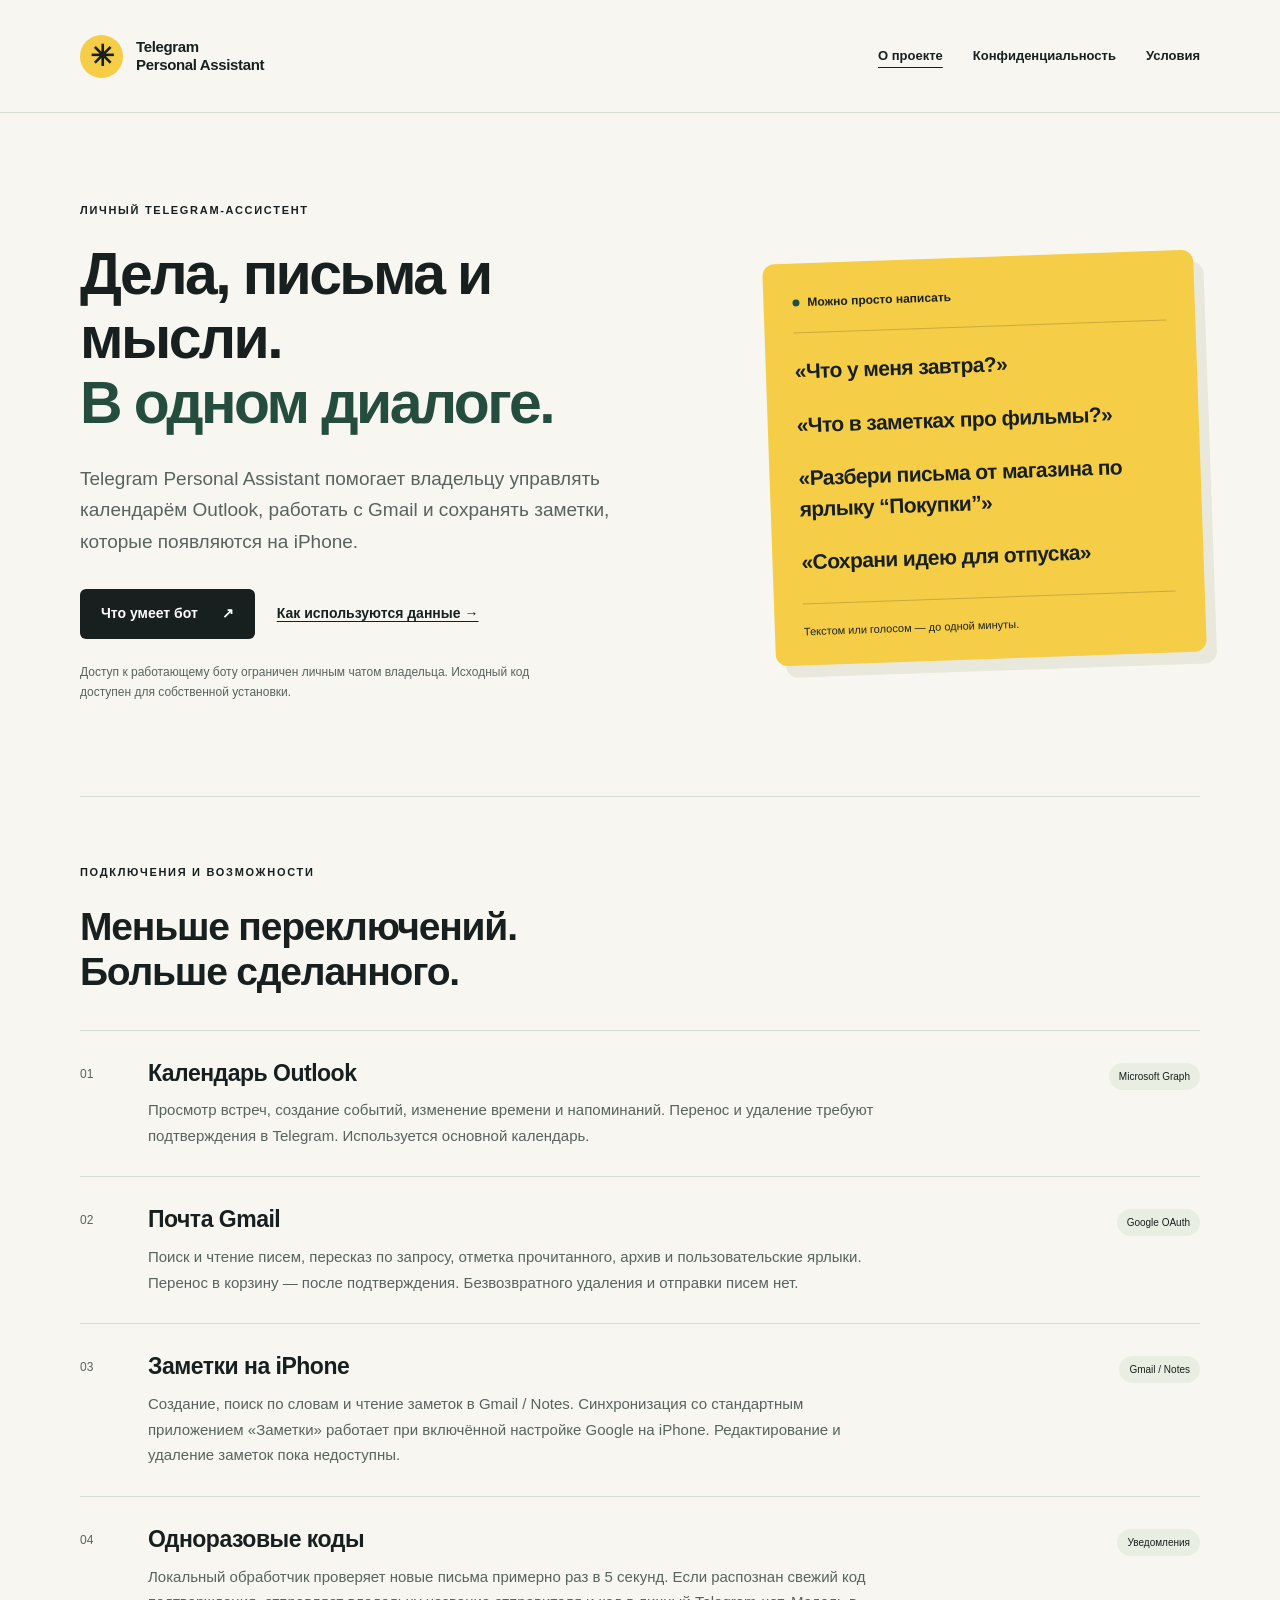
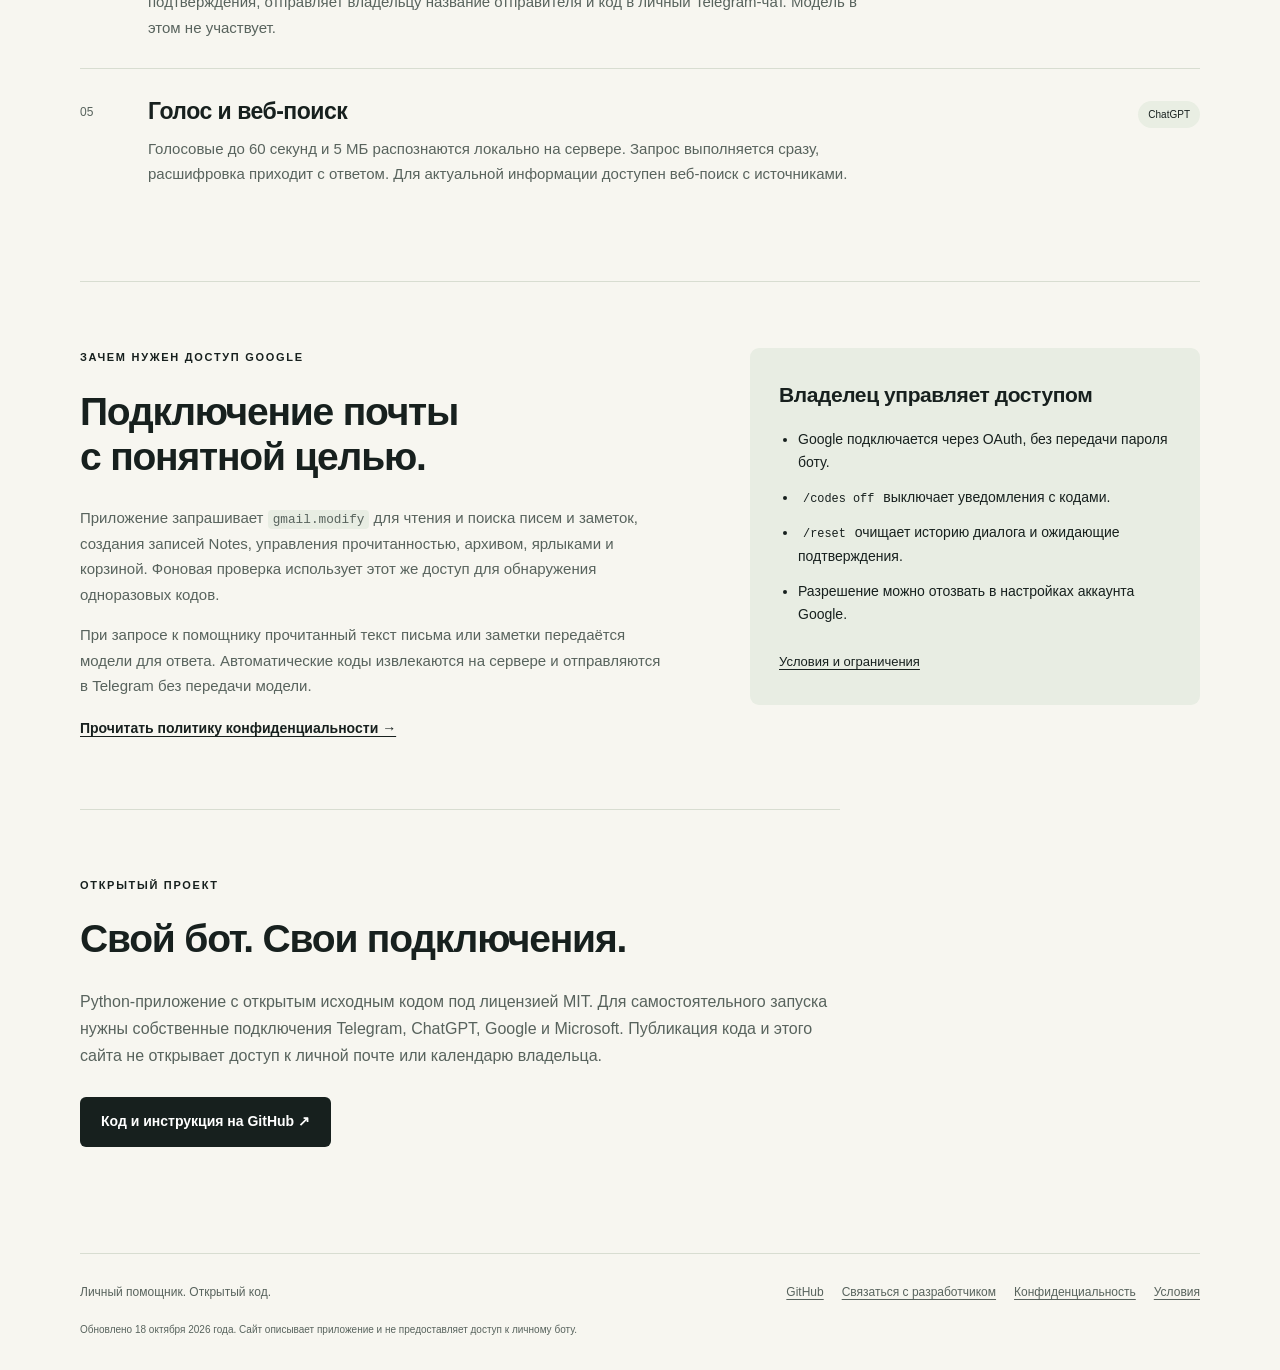
==== docs/index.html @ 31e1909d "Publish app homepage, privacy policy and terms for Google OAuth setup" ====
<!doctype html>
<html lang="ru">
<head>
<meta charset="utf-8">
<meta name="viewport" content="width=device-width, initial-scale=1">
<title>Личный помощник в Telegram · Telegram Personal Assistant</title>
<meta name="description" content="Описание Telegram Personal Assistant: календарь Outlook, почта Gmail, заметки iPhone, голосовые запросы и уведомления с одноразовыми кодами.">
<meta name="theme-color" content="#f5cd47">
<link rel="canonical" href="https://belbulba.github.io/telegram-assistant/">
<link rel="stylesheet" href="style.css">
</head>
<body>
<a class="skip" href="#main">К содержанию</a>
<header class="header"><div class="wrap header-inner"><a class="brand" href="index.html"><span class="brand-mark" aria-hidden="true">✳</span><span>Telegram<br>Personal Assistant</span></a><nav aria-label="Основная навигация"><a href="index.html" aria-current="page">О проекте</a><a href="privacy.html">Конфиденциальность</a><a href="terms.html">Условия</a></nav></div></header>
<main id="main" class="wrap">
<section class="hero">
<div><p class="eyebrow">ЛИЧНЫЙ TELEGRAM-АССИСТЕНТ</p><h1>Дела, письма и мысли.<br><span>В одном диалоге.</span></h1><p class="lead">Telegram Personal Assistant помогает владельцу управлять календарём Outlook, работать с Gmail и сохранять заметки, которые появляются на iPhone.</p><div class="actions"><a class="button" href="#features">Что умеет бот <span aria-hidden="true">↗</span></a><a class="text-link" href="privacy.html">Как используются данные →</a></div><p class="quiet">Доступ к работающему боту ограничен личным чатом владельца. Исходный код доступен для собственной установки.</p></div>
<aside class="hero-note" aria-label="Примеры запросов"><div class="note-heading"><span class="dot"></span>Можно просто написать</div><p>«Что у меня завтра?»</p><p>«Что в заметках про фильмы?»</p><p>«Разбери письма от магазина по ярлыку “Покупки”»</p><p>«Сохрани идею для отпуска»</p><div class="note-foot">Текстом или голосом — до одной минуты.</div></aside>
</section>
<section id="features" class="section"><div class="section-heading"><p class="eyebrow">ПОДКЛЮЧЕНИЯ И ВОЗМОЖНОСТИ</p><h2>Меньше переключений.<br>Больше сделанного.</h2></div><div class="feature-list">
<article><span class="number">01</span><div><h3>Календарь Outlook</h3><p>Просмотр встреч, создание событий, изменение времени и напоминаний. Перенос и удаление требуют подтверждения в Telegram. Используется основной календарь.</p></div><span class="tag">Microsoft Graph</span></article>
<article><span class="number">02</span><div><h3>Почта Gmail</h3><p>Поиск и чтение писем, пересказ по запросу, отметка прочитанного, архив и пользовательские ярлыки. Перенос в корзину — после подтверждения. Безвозвратного удаления и отправки писем нет.</p></div><span class="tag">Google OAuth</span></article>
<article><span class="number">03</span><div><h3>Заметки на iPhone</h3><p>Создание, поиск по словам и чтение заметок в Gmail / Notes. Синхронизация со стандартным приложением «Заметки» работает при включённой настройке Google на iPhone. Редактирование и удаление заметок пока недоступны.</p></div><span class="tag">Gmail / Notes</span></article>
<article><span class="number">04</span><div><h3>Одноразовые коды</h3><p>Локальный обработчик проверяет новые письма примерно раз в 5 секунд. Если распознан свежий код подтверждения, отправляет владельцу название отправителя и код в личный Telegram-чат. Модель в этом не участвует.</p></div><span class="tag">Уведомления</span></article>
<article><span class="number">05</span><div><h3>Голос и веб-поиск</h3><p>Голосовые до 60 секунд и 5 МБ распознаются локально на сервере. Запрос выполняется сразу, расшифровка приходит с ответом. Для актуальной информации доступен веб-поиск с источниками.</p></div><span class="tag">ChatGPT</span></article>
</div></section>
<section class="data-section section"><div><p class="eyebrow">ЗАЧЕМ НУЖЕН ДОСТУП GOOGLE</p><h2>Подключение почты<br>с понятной целью.</h2><p>Приложение запрашивает <code>gmail.modify</code> для чтения и поиска писем и заметок, создания записей Notes, управления прочитанностью, архивом, ярлыками и корзиной. Фоновая проверка использует этот же доступ для обнаружения одноразовых кодов.</p><p>При запросе к помощнику прочитанный текст письма или заметки передаётся модели для ответа. Автоматические коды извлекаются на сервере и отправляются в Telegram без передачи модели.</p><a class="text-link" href="privacy.html">Прочитать политику конфиденциальности →</a></div><aside class="data-note"><h3>Владелец управляет доступом</h3><ul><li>Google подключается через OAuth, без передачи пароля боту.</li><li><code>/codes off</code> выключает уведомления с кодами.</li><li><code>/reset</code> очищает историю диалога и ожидающие подтверждения.</li><li>Разрешение можно отозвать в настройках аккаунта Google.</li></ul><a href="terms.html">Условия и ограничения</a></aside></section>
<section class="open-source section"><p class="eyebrow">ОТКРЫТЫЙ ПРОЕКТ</p><h2>Свой бот. Свои подключения.</h2><p>Python-приложение с открытым исходным кодом под лицензией MIT. Для самостоятельного запуска нужны собственные подключения Telegram, ChatGPT, Google и Microsoft. Публикация кода и этого сайта не открывает доступ к личной почте или календарю владельца.</p><a class="button" href="https://github.com/belbulba/telegram-assistant">Код и инструкция на GitHub ↗</a></section>
</main>
<footer class="wrap footer"><span>Личный помощник. Открытый код.</span><div><a href="https://github.com/belbulba/telegram-assistant">GitHub</a><a href="https://github.com/belbulba/telegram-assistant/issues">Связаться с разработчиком</a><a href="privacy.html">Конфиденциальность</a><a href="terms.html">Условия</a></div><small>Обновлено 18 октября 2026 года. Сайт описывает приложение и не предоставляет доступ к личному боту.</small></footer>
</body></html>
---- docs/style.css ----
@charset "UTF-8";
:root{color-scheme:light;--paper:#f7f6f0;--ink:#17201e;--muted:#58635d;--line:#d8ddd1;--accent:#f5cd47;--green:#244d3e}
*{box-sizing:border-box}html{scroll-behavior:smooth;scroll-padding-top:110px}body{margin:0;background:var(--paper);color:var(--ink);font-family:-apple-system,BlinkMacSystemFont,"Segoe UI",Arial,sans-serif;font-size:17px;line-height:1.7}a{color:inherit;text-underline-offset:.22em;text-decoration-thickness:1px}a:hover{color:var(--green)}a:focus-visible{outline:3px solid var(--green);outline-offset:5px;border-radius:3px}.wrap{width:min(1120px,calc(100% - 64px));margin-inline:auto}.skip{position:absolute;left:20px;top:-100px;background:var(--accent);padding:12px 18px;z-index:5}.skip:focus{top:12px}.header{border-bottom:1px solid var(--line)}.header-inner{min-height:112px;display:flex;align-items:center;justify-content:space-between;gap:24px}.brand{display:flex;gap:13px;align-items:center;text-decoration:none;font-size:15px;line-height:1.2;font-weight:750;letter-spacing:-.35px}.brand-mark{width:43px;height:43px;border-radius:50%;background:var(--accent);display:grid;place-items:center;font-size:29px;color:var(--ink)}nav{display:flex;gap:30px;flex-wrap:wrap;font-size:13px;font-weight:600}nav a{text-decoration:none}nav a[aria-current]{text-decoration:underline;text-underline-offset:7px}.hero{padding:88px 0 82px;display:grid;grid-template-columns:1.45fr 1fr;gap:64px;align-items:center}.eyebrow{font-size:11px;font-weight:750;letter-spacing:1.7px;margin:0 0 22px}.hero h1{font-size:clamp(37px,4.6vw,61px);font-weight:650;line-height:1.1;letter-spacing:-2.6px;margin:0 0 27px}.hero h1 span{color:var(--green)}.lead{font-size:19px;line-height:1.65;max-width:570px;margin:0 0 32px;color:var(--muted)}.actions{display:flex;align-items:center;gap:22px;flex-wrap:wrap}.button{display:inline-flex;align-items:center;justify-content:space-between;gap:24px;padding:13px 21px;background:var(--ink);color:white;font-size:14px;font-weight:600;text-decoration:none;border-radius:6px}.button:hover{background:var(--green);color:white}.text-link{font-size:14px;font-weight:600}.quiet{max-width:480px;color:var(--muted);font-size:12px;line-height:1.65;margin-top:24px}.hero-note{background:var(--accent);padding:29px 29px 25px;border-radius:12px;box-shadow:10px 12px 0 #e8e8dd;transform:rotate(-2deg)}.note-heading{font-size:12px;font-weight:650;display:flex;gap:8px;align-items:center;padding-bottom:20px;border-bottom:1px solid #17201e33}.dot{width:7px;height:7px;border-radius:50%;background:var(--green)}.hero-note p{font-size:21px;font-weight:550;letter-spacing:-.6px;line-height:1.45;margin:23px 0}.note-foot{font-size:11px;border-top:1px solid #17201e33;padding-top:18px;margin-top:25px}.section{padding:66px 0;border-top:1px solid var(--line)}h2{font-size:clamp(28px,3.3vw,39px);line-height:1.16;letter-spacing:-1.2px;font-weight:620;margin:0 0 26px}.section-heading{margin-bottom:35px}.feature-list article{display:grid;grid-template-columns:48px 1fr auto;gap:20px;align-items:start;padding:28px 0;border-top:1px solid var(--line)}.number{font-size:12px;color:var(--muted);padding-top:5px;font-variant-numeric:tabular-nums}.feature-list h3{font-size:23px;line-height:1.3;font-weight:600;letter-spacing:-.5px;margin:0 0 9px}.feature-list p{max-width:740px;font-size:15px;color:var(--muted);margin:0}.tag{font-size:10px;line-height:1.3;padding:7px 10px;background:#e9eee3;border-radius:20px;white-space:nowrap;margin-top:4px}.data-section{display:grid;grid-template-columns:1.3fr 1fr;gap:85px}.data-section p:not(.eyebrow){font-size:15px;color:var(--muted)}.data-note{background:#e8ede3;border-radius:9px;padding:29px;align-self:start}.data-note h3{font-size:21px;letter-spacing:-.4px;margin:0 0 15px}.data-note ul{padding-left:19px;font-size:14px;line-height:1.7;margin:0 0 20px}.data-note li{margin-bottom:11px}.data-note a{font-size:13px}.open-source{max-width:760px;margin-bottom:40px}.open-source p:not(.eyebrow){color:var(--muted);font-size:16px}.open-source .button{margin-top:12px}.footer{border-top:1px solid var(--line);padding-top:28px;padding-bottom:32px;display:flex;align-items:center;justify-content:space-between;flex-wrap:wrap;gap:20px;font-size:12px;color:var(--muted)}.footer div{display:flex;gap:18px;flex-wrap:wrap}.footer small{width:100%;font-size:10px;line-height:1.6}.legal{max-width:820px;padding:65px 0 76px;margin:auto}.legal h1{font-size:clamp(35px,4.5vw,54px);letter-spacing:-1.8px;line-height:1.12;font-weight:620;overflow-wrap:anywhere;margin:0 0 24px}.legal-intro{font-size:18px;color:var(--muted);margin:0 0 42px}.legal h2{font-size:25px;letter-spacing:-.5px;line-height:1.35;margin:39px 0 15px}.legal p,.legal li{font-size:16px;line-height:1.85;overflow-wrap:anywhere}.legal ul{padding-left:23px}.legal li{margin:12px 0}.legal a{color:var(--green)}code{background:#e8ede3;border-radius:4px;padding:2px 5px;font-size:.85em;overflow-wrap:anywhere}
@media(max-width:820px){.wrap{width:calc(100% - 40px)}.header-inner{padding:22px 0;align-items:flex-start}.hero{grid-template-columns:1fr;gap:35px;padding:54px 0 60px}.hero h1{letter-spacing:-1.7px}.hero-note{max-width:520px;transform:rotate(-1deg);margin:8px 7px 0 0}.data-section{grid-template-columns:1fr;gap:30px}.section{padding:45px 0}.feature-list article{grid-template-columns:30px 1fr;gap:12px}.tag{grid-column:2;justify-self:start;margin-top:0}nav{gap:12px;max-width:210px;justify-content:flex-end;font-size:11px}.legal{padding-top:44px}.legal h1{letter-spacing:-1px}.footer{align-items:flex-start}}
@media(max-width:440px){.header-inner{flex-direction:column;gap:22px}nav{justify-content:flex-start;max-width:none;gap:19px}.hero h1{font-size:38px}.lead{font-size:17px}.hero-note{padding:23px}.hero-note p{font-size:20px}.legal-intro{font-size:17px}.legal p,.legal li{font-size:15px}.actions{gap:18px}.footer div{gap:12px}}
@media(prefers-reduced-motion:reduce){html{scroll-behavior:auto}}
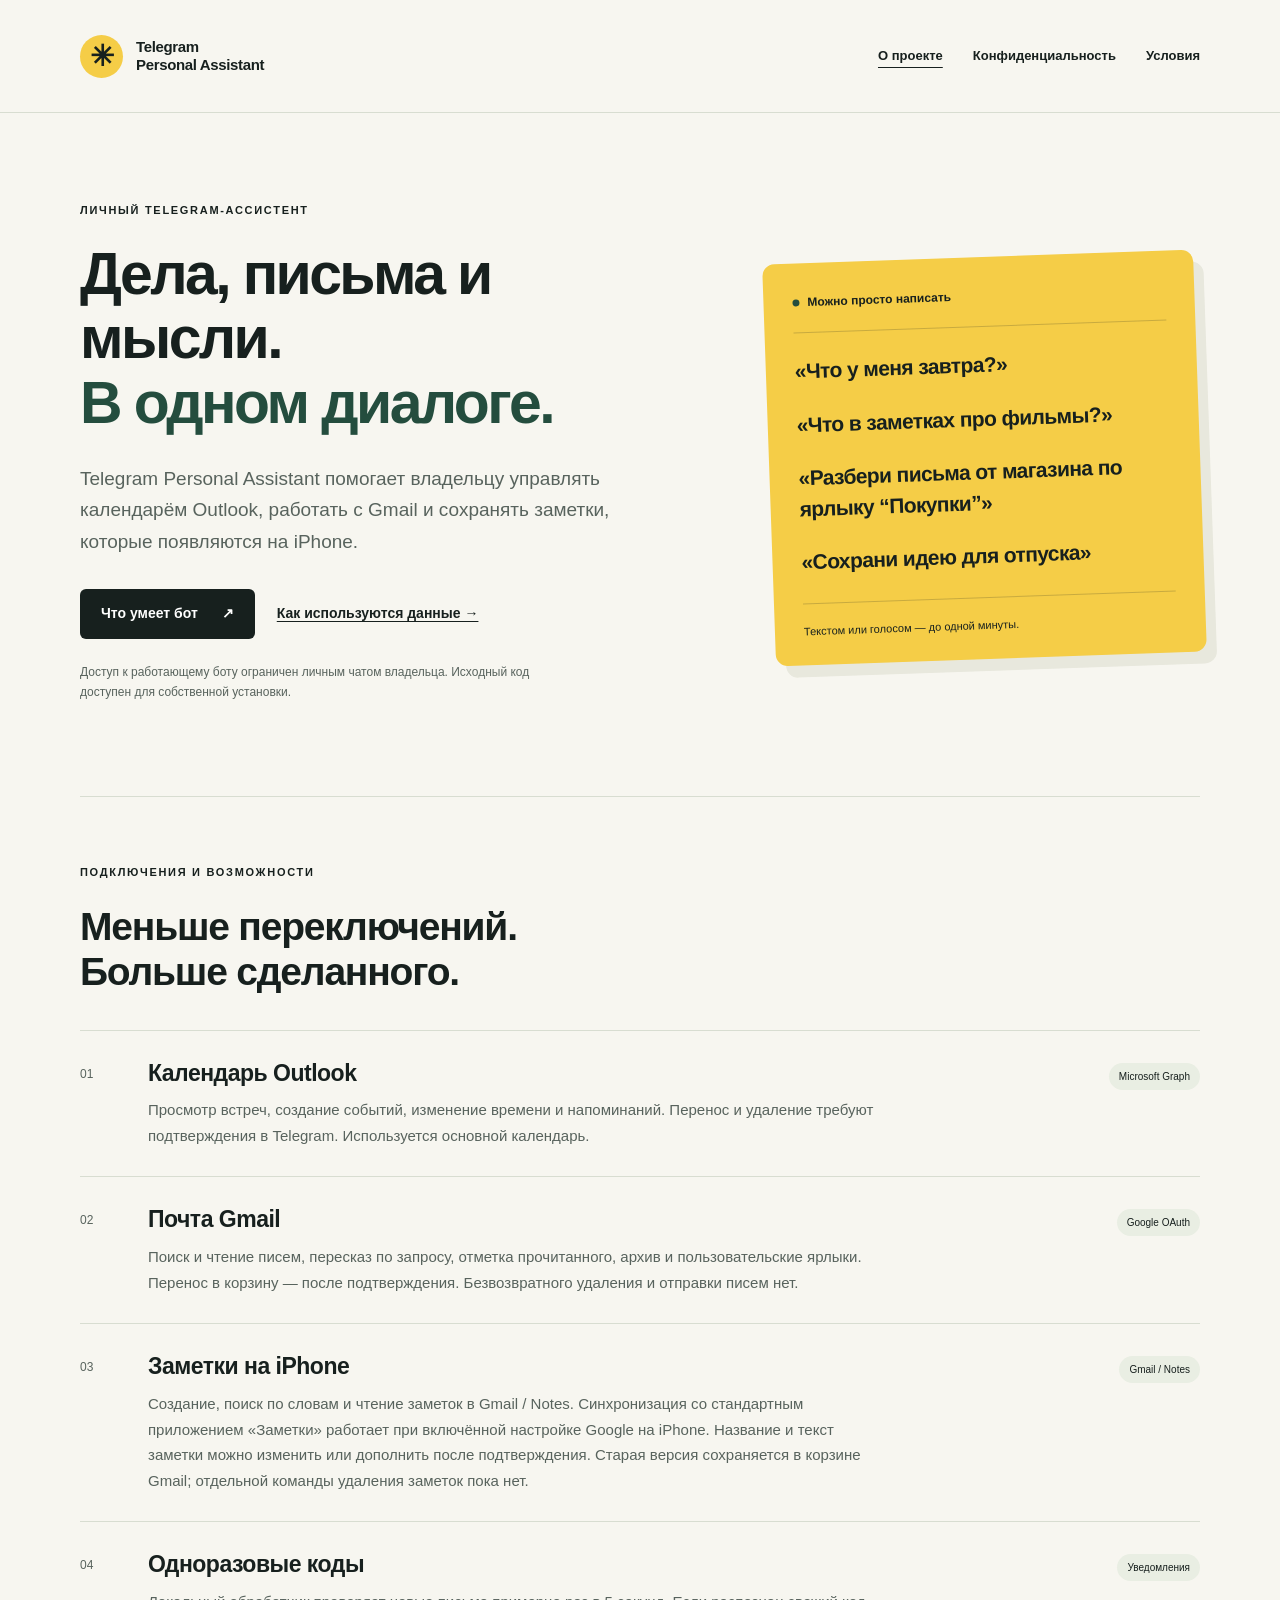
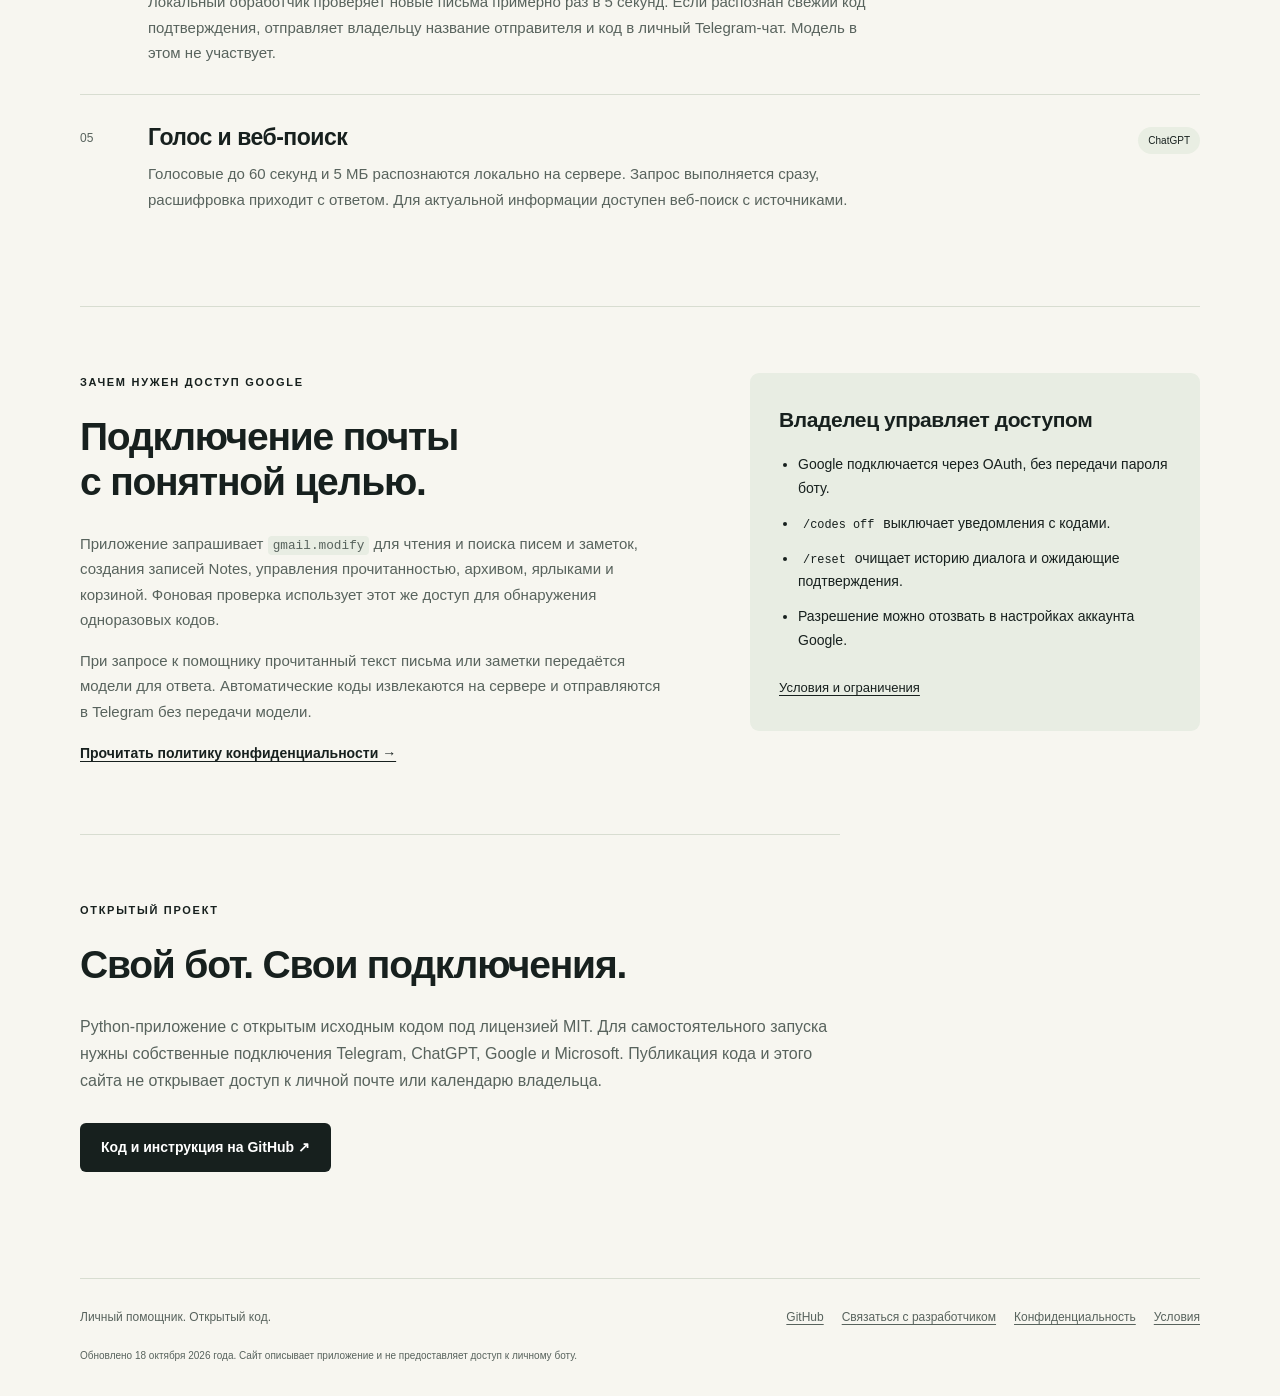
==== commit 8f7d3c2b: "Edit Gmail-backed notes with confirmation, preserved identity and recoverable previous versions" ====
--- a/docs/index.html
+++ b/docs/index.html
@@ -20,7 +20,7 @@
 <section id="features" class="section"><div class="section-heading"><p class="eyebrow">ПОДКЛЮЧЕНИЯ И ВОЗМОЖНОСТИ</p><h2>Меньше переключений.<br>Больше сделанного.</h2></div><div class="feature-list">
 <article><span class="number">01</span><div><h3>Календарь Outlook</h3><p>Просмотр встреч, создание событий, изменение времени и напоминаний. Перенос и удаление требуют подтверждения в Telegram. Используется основной календарь.</p></div><span class="tag">Microsoft Graph</span></article>
 <article><span class="number">02</span><div><h3>Почта Gmail</h3><p>Поиск и чтение писем, пересказ по запросу, отметка прочитанного, архив и пользовательские ярлыки. Перенос в корзину — после подтверждения. Безвозвратного удаления и отправки писем нет.</p></div><span class="tag">Google OAuth</span></article>
-<article><span class="number">03</span><div><h3>Заметки на iPhone</h3><p>Создание, поиск по словам и чтение заметок в Gmail / Notes. Синхронизация со стандартным приложением «Заметки» работает при включённой настройке Google на iPhone. Редактирование и удаление заметок пока недоступны.</p></div><span class="tag">Gmail / Notes</span></article>
+<article><span class="number">03</span><div><h3>Заметки на iPhone</h3><p>Создание, поиск по словам и чтение заметок в Gmail / Notes. Синхронизация со стандартным приложением «Заметки» работает при включённой настройке Google на iPhone. Название и текст заметки можно изменить или дополнить после подтверждения. Старая версия сохраняется в корзине Gmail; отдельной команды удаления заметок пока нет.</p></div><span class="tag">Gmail / Notes</span></article>
 <article><span class="number">04</span><div><h3>Одноразовые коды</h3><p>Локальный обработчик проверяет новые письма примерно раз в 5 секунд. Если распознан свежий код подтверждения, отправляет владельцу название отправителя и код в личный Telegram-чат. Модель в этом не участвует.</p></div><span class="tag">Уведомления</span></article>
 <article><span class="number">05</span><div><h3>Голос и веб-поиск</h3><p>Голосовые до 60 секунд и 5 МБ распознаются локально на сервере. Запрос выполняется сразу, расшифровка приходит с ответом. Для актуальной информации доступен веб-поиск с источниками.</p></div><span class="tag">ChatGPT</span></article>
 </div></section>
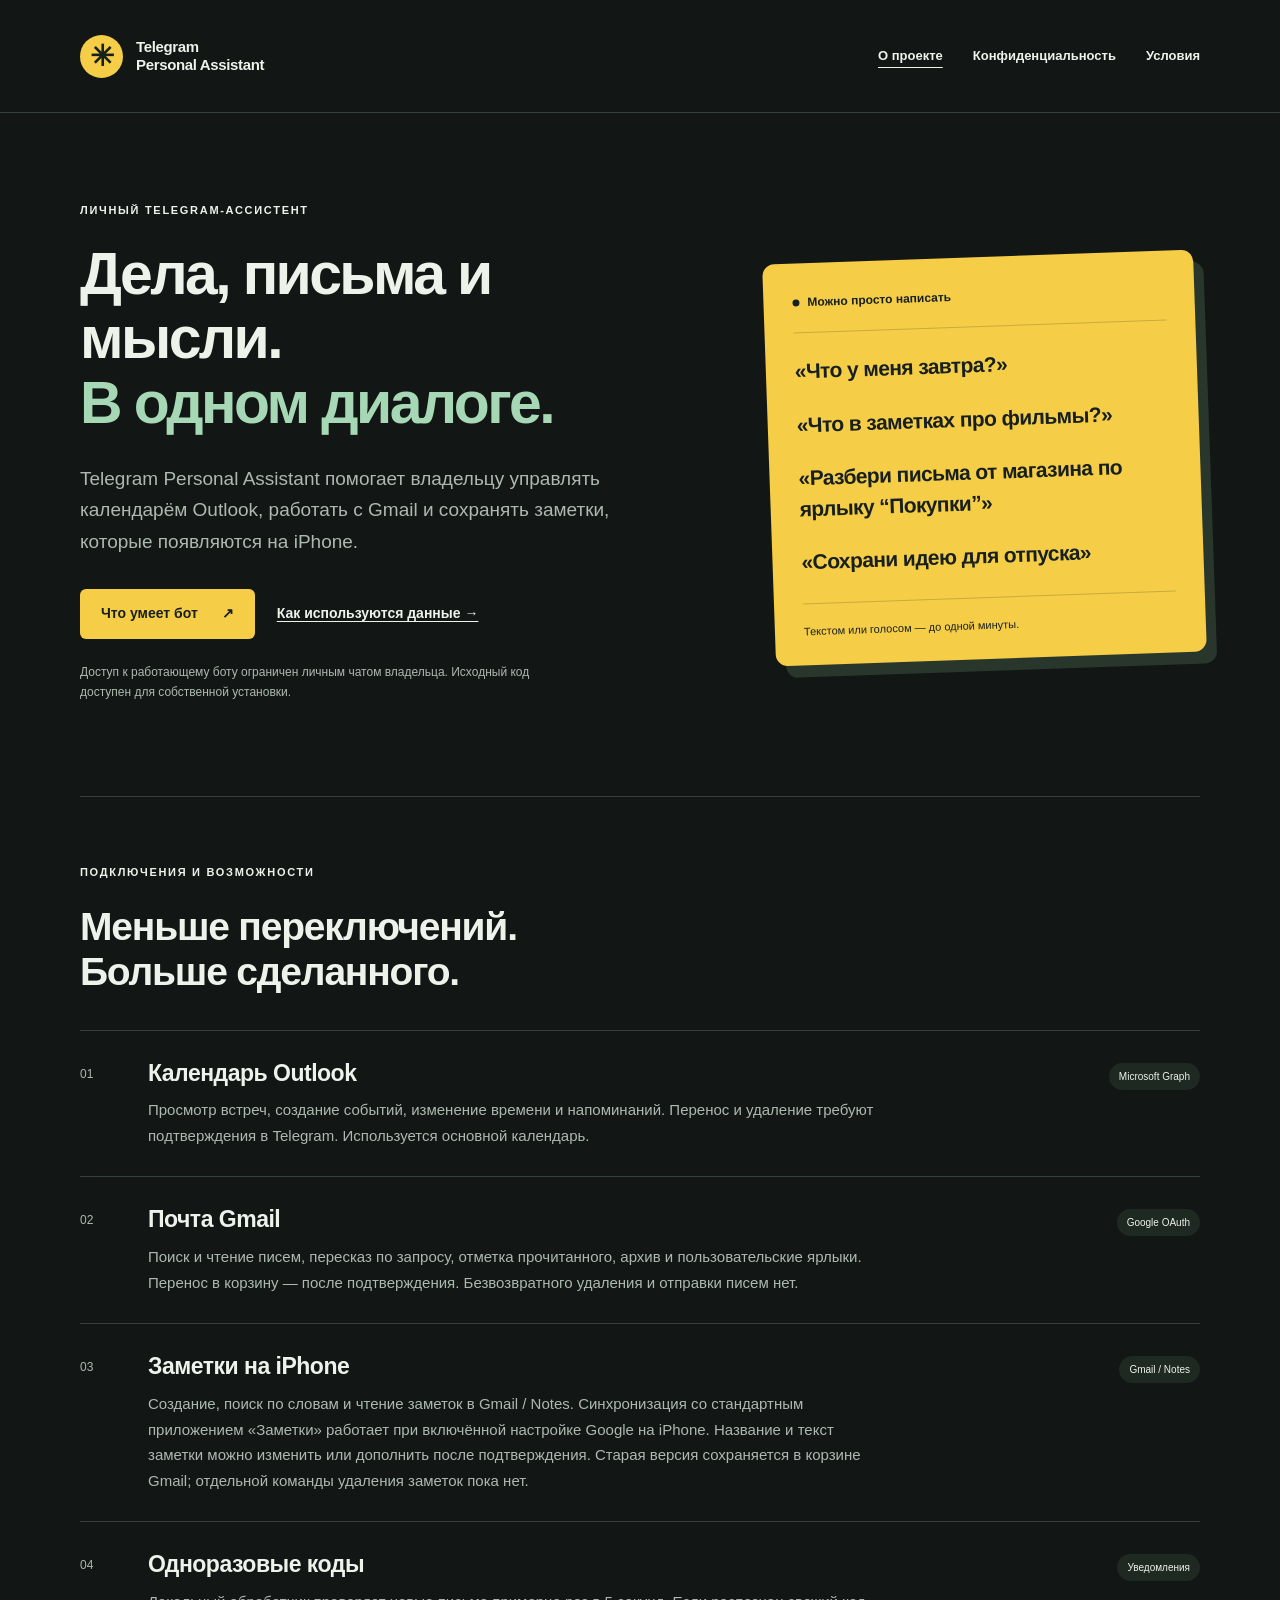
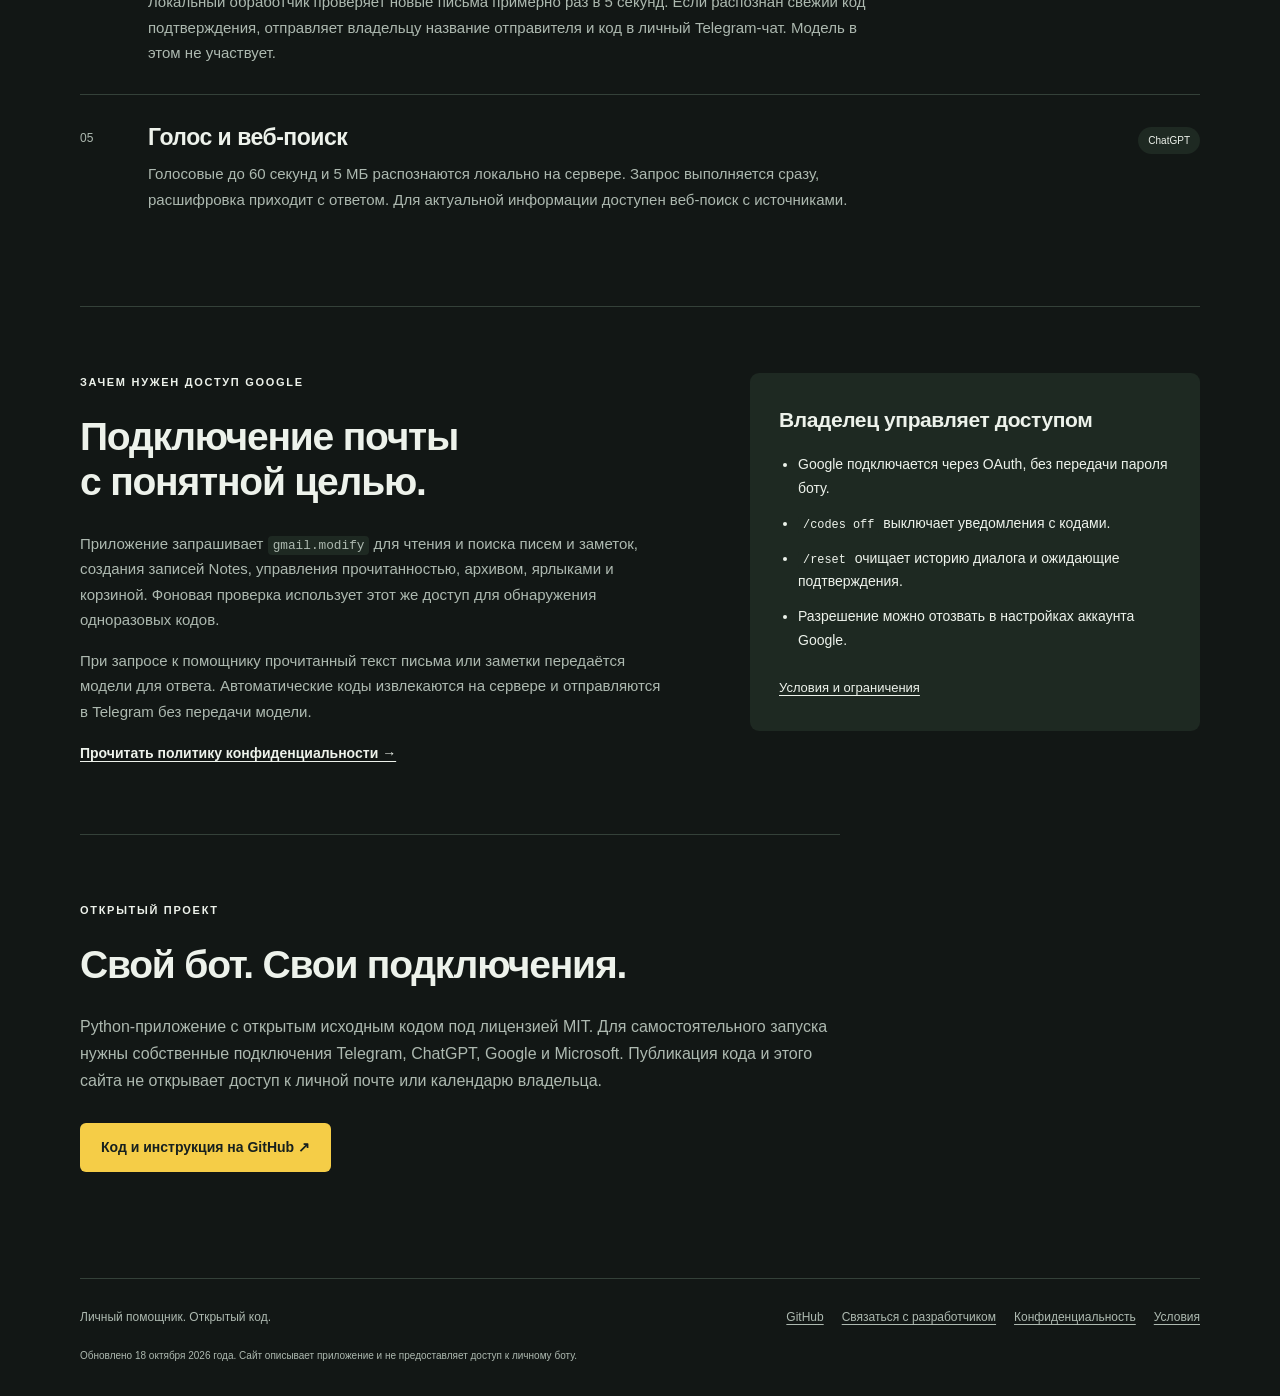
==== commit 50d6ce7f: "Switch GitHub Pages to a dark theme" ====
--- a/docs/index.html
+++ b/docs/index.html
@@ -5,9 +5,9 @@
 <meta name="viewport" content="width=device-width, initial-scale=1">
 <title>Личный помощник в Telegram · Telegram Personal Assistant</title>
 <meta name="description" content="Описание Telegram Personal Assistant: календарь Outlook, почта Gmail, заметки iPhone, голосовые запросы и уведомления с одноразовыми кодами.">
-<meta name="theme-color" content="#f5cd47">
+<meta name="theme-color" content="#121715">
 <link rel="canonical" href="https://belbulba.github.io/telegram-assistant/">
-<link rel="stylesheet" href="style.css">
+<link rel="stylesheet" href="style.css?v=dark-20261018">
 </head>
 <body>
 <a class="skip" href="#main">К содержанию</a>
--- a/docs/style.css
+++ b/docs/style.css
@@ -1,6 +1,6 @@
 @charset "UTF-8";
-:root{color-scheme:light;--paper:#f7f6f0;--ink:#17201e;--muted:#58635d;--line:#d8ddd1;--accent:#f5cd47;--green:#244d3e}
-*{box-sizing:border-box}html{scroll-behavior:smooth;scroll-padding-top:110px}body{margin:0;background:var(--paper);color:var(--ink);font-family:-apple-system,BlinkMacSystemFont,"Segoe UI",Arial,sans-serif;font-size:17px;line-height:1.7}a{color:inherit;text-underline-offset:.22em;text-decoration-thickness:1px}a:hover{color:var(--green)}a:focus-visible{outline:3px solid var(--green);outline-offset:5px;border-radius:3px}.wrap{width:min(1120px,calc(100% - 64px));margin-inline:auto}.skip{position:absolute;left:20px;top:-100px;background:var(--accent);padding:12px 18px;z-index:5}.skip:focus{top:12px}.header{border-bottom:1px solid var(--line)}.header-inner{min-height:112px;display:flex;align-items:center;justify-content:space-between;gap:24px}.brand{display:flex;gap:13px;align-items:center;text-decoration:none;font-size:15px;line-height:1.2;font-weight:750;letter-spacing:-.35px}.brand-mark{width:43px;height:43px;border-radius:50%;background:var(--accent);display:grid;place-items:center;font-size:29px;color:var(--ink)}nav{display:flex;gap:30px;flex-wrap:wrap;font-size:13px;font-weight:600}nav a{text-decoration:none}nav a[aria-current]{text-decoration:underline;text-underline-offset:7px}.hero{padding:88px 0 82px;display:grid;grid-template-columns:1.45fr 1fr;gap:64px;align-items:center}.eyebrow{font-size:11px;font-weight:750;letter-spacing:1.7px;margin:0 0 22px}.hero h1{font-size:clamp(37px,4.6vw,61px);font-weight:650;line-height:1.1;letter-spacing:-2.6px;margin:0 0 27px}.hero h1 span{color:var(--green)}.lead{font-size:19px;line-height:1.65;max-width:570px;margin:0 0 32px;color:var(--muted)}.actions{display:flex;align-items:center;gap:22px;flex-wrap:wrap}.button{display:inline-flex;align-items:center;justify-content:space-between;gap:24px;padding:13px 21px;background:var(--ink);color:white;font-size:14px;font-weight:600;text-decoration:none;border-radius:6px}.button:hover{background:var(--green);color:white}.text-link{font-size:14px;font-weight:600}.quiet{max-width:480px;color:var(--muted);font-size:12px;line-height:1.65;margin-top:24px}.hero-note{background:var(--accent);padding:29px 29px 25px;border-radius:12px;box-shadow:10px 12px 0 #e8e8dd;transform:rotate(-2deg)}.note-heading{font-size:12px;font-weight:650;display:flex;gap:8px;align-items:center;padding-bottom:20px;border-bottom:1px solid #17201e33}.dot{width:7px;height:7px;border-radius:50%;background:var(--green)}.hero-note p{font-size:21px;font-weight:550;letter-spacing:-.6px;line-height:1.45;margin:23px 0}.note-foot{font-size:11px;border-top:1px solid #17201e33;padding-top:18px;margin-top:25px}.section{padding:66px 0;border-top:1px solid var(--line)}h2{font-size:clamp(28px,3.3vw,39px);line-height:1.16;letter-spacing:-1.2px;font-weight:620;margin:0 0 26px}.section-heading{margin-bottom:35px}.feature-list article{display:grid;grid-template-columns:48px 1fr auto;gap:20px;align-items:start;padding:28px 0;border-top:1px solid var(--line)}.number{font-size:12px;color:var(--muted);padding-top:5px;font-variant-numeric:tabular-nums}.feature-list h3{font-size:23px;line-height:1.3;font-weight:600;letter-spacing:-.5px;margin:0 0 9px}.feature-list p{max-width:740px;font-size:15px;color:var(--muted);margin:0}.tag{font-size:10px;line-height:1.3;padding:7px 10px;background:#e9eee3;border-radius:20px;white-space:nowrap;margin-top:4px}.data-section{display:grid;grid-template-columns:1.3fr 1fr;gap:85px}.data-section p:not(.eyebrow){font-size:15px;color:var(--muted)}.data-note{background:#e8ede3;border-radius:9px;padding:29px;align-self:start}.data-note h3{font-size:21px;letter-spacing:-.4px;margin:0 0 15px}.data-note ul{padding-left:19px;font-size:14px;line-height:1.7;margin:0 0 20px}.data-note li{margin-bottom:11px}.data-note a{font-size:13px}.open-source{max-width:760px;margin-bottom:40px}.open-source p:not(.eyebrow){color:var(--muted);font-size:16px}.open-source .button{margin-top:12px}.footer{border-top:1px solid var(--line);padding-top:28px;padding-bottom:32px;display:flex;align-items:center;justify-content:space-between;flex-wrap:wrap;gap:20px;font-size:12px;color:var(--muted)}.footer div{display:flex;gap:18px;flex-wrap:wrap}.footer small{width:100%;font-size:10px;line-height:1.6}.legal{max-width:820px;padding:65px 0 76px;margin:auto}.legal h1{font-size:clamp(35px,4.5vw,54px);letter-spacing:-1.8px;line-height:1.12;font-weight:620;overflow-wrap:anywhere;margin:0 0 24px}.legal-intro{font-size:18px;color:var(--muted);margin:0 0 42px}.legal h2{font-size:25px;letter-spacing:-.5px;line-height:1.35;margin:39px 0 15px}.legal p,.legal li{font-size:16px;line-height:1.85;overflow-wrap:anywhere}.legal ul{padding-left:23px}.legal li{margin:12px 0}.legal a{color:var(--green)}code{background:#e8ede3;border-radius:4px;padding:2px 5px;font-size:.85em;overflow-wrap:anywhere}
+:root{color-scheme:dark;--paper:#121715;--ink:#edf2eb;--muted:#adb9b0;--line:#344139;--accent:#f5cd47;--green:#a6d8b5;--surface:#1e2922;--accent-ink:#17201e}
+*{box-sizing:border-box}html{scroll-behavior:smooth;scroll-padding-top:110px}body{margin:0;background:var(--paper);color:var(--ink);font-family:-apple-system,BlinkMacSystemFont,"Segoe UI",Arial,sans-serif;font-size:17px;line-height:1.7}a{color:inherit;text-underline-offset:.22em;text-decoration-thickness:1px}a:hover{color:var(--green)}a:focus-visible{outline:3px solid var(--green);outline-offset:5px;border-radius:3px}.wrap{width:min(1120px,calc(100% - 64px));margin-inline:auto}.skip{position:absolute;left:20px;top:-100px;color:var(--accent-ink);background:var(--accent);padding:12px 18px;z-index:5}.skip:focus{top:12px}.header{border-bottom:1px solid var(--line)}.header-inner{min-height:112px;display:flex;align-items:center;justify-content:space-between;gap:24px}.brand{display:flex;gap:13px;align-items:center;text-decoration:none;font-size:15px;line-height:1.2;font-weight:750;letter-spacing:-.35px}.brand-mark{width:43px;height:43px;border-radius:50%;background:var(--accent);display:grid;place-items:center;font-size:29px;color:var(--accent-ink)}nav{display:flex;gap:30px;flex-wrap:wrap;font-size:13px;font-weight:600}nav a{text-decoration:none}nav a[aria-current]{text-decoration:underline;text-underline-offset:7px}.hero{padding:88px 0 82px;display:grid;grid-template-columns:1.45fr 1fr;gap:64px;align-items:center}.eyebrow{font-size:11px;font-weight:750;letter-spacing:1.7px;margin:0 0 22px}.hero h1{font-size:clamp(37px,4.6vw,61px);font-weight:650;line-height:1.1;letter-spacing:-2.6px;margin:0 0 27px}.hero h1 span{color:var(--green)}.lead{font-size:19px;line-height:1.65;max-width:570px;margin:0 0 32px;color:var(--muted)}.actions{display:flex;align-items:center;gap:22px;flex-wrap:wrap}.button{display:inline-flex;align-items:center;justify-content:space-between;gap:24px;padding:13px 21px;background:var(--accent);color:var(--accent-ink);font-size:14px;font-weight:600;text-decoration:none;border-radius:6px}.button:hover{background:var(--green);color:var(--accent-ink)}.text-link{font-size:14px;font-weight:600}.quiet{max-width:480px;color:var(--muted);font-size:12px;line-height:1.65;margin-top:24px}.hero-note{color:var(--accent-ink);background:var(--accent);padding:29px 29px 25px;border-radius:12px;box-shadow:10px 12px 0 #29362c;transform:rotate(-2deg)}.note-heading{font-size:12px;font-weight:650;display:flex;gap:8px;align-items:center;padding-bottom:20px;border-bottom:1px solid #17201e33}.dot{width:7px;height:7px;border-radius:50%;background:var(--accent-ink)}.hero-note p{font-size:21px;font-weight:550;letter-spacing:-.6px;line-height:1.45;margin:23px 0}.note-foot{font-size:11px;border-top:1px solid #17201e33;padding-top:18px;margin-top:25px}.section{padding:66px 0;border-top:1px solid var(--line)}h2{font-size:clamp(28px,3.3vw,39px);line-height:1.16;letter-spacing:-1.2px;font-weight:620;margin:0 0 26px}.section-heading{margin-bottom:35px}.feature-list article{display:grid;grid-template-columns:48px 1fr auto;gap:20px;align-items:start;padding:28px 0;border-top:1px solid var(--line)}.number{font-size:12px;color:var(--muted);padding-top:5px;font-variant-numeric:tabular-nums}.feature-list h3{font-size:23px;line-height:1.3;font-weight:600;letter-spacing:-.5px;margin:0 0 9px}.feature-list p{max-width:740px;font-size:15px;color:var(--muted);margin:0}.tag{font-size:10px;line-height:1.3;padding:7px 10px;background:var(--surface);border-radius:20px;white-space:nowrap;margin-top:4px}.data-section{display:grid;grid-template-columns:1.3fr 1fr;gap:85px}.data-section p:not(.eyebrow){font-size:15px;color:var(--muted)}.data-note{background:var(--surface);border-radius:9px;padding:29px;align-self:start}.data-note h3{font-size:21px;letter-spacing:-.4px;margin:0 0 15px}.data-note ul{padding-left:19px;font-size:14px;line-height:1.7;margin:0 0 20px}.data-note li{margin-bottom:11px}.data-note a{font-size:13px}.open-source{max-width:760px;margin-bottom:40px}.open-source p:not(.eyebrow){color:var(--muted);font-size:16px}.open-source .button{margin-top:12px}.footer{border-top:1px solid var(--line);padding-top:28px;padding-bottom:32px;display:flex;align-items:center;justify-content:space-between;flex-wrap:wrap;gap:20px;font-size:12px;color:var(--muted)}.footer div{display:flex;gap:18px;flex-wrap:wrap}.footer small{width:100%;font-size:10px;line-height:1.6}.legal{max-width:820px;padding:65px 0 76px;margin:auto}.legal h1{font-size:clamp(35px,4.5vw,54px);letter-spacing:-1.8px;line-height:1.12;font-weight:620;overflow-wrap:anywhere;margin:0 0 24px}.legal-intro{font-size:18px;color:var(--muted);margin:0 0 42px}.legal h2{font-size:25px;letter-spacing:-.5px;line-height:1.35;margin:39px 0 15px}.legal p,.legal li{font-size:16px;line-height:1.85;overflow-wrap:anywhere}.legal ul{padding-left:23px}.legal li{margin:12px 0}.legal a{color:var(--green)}code{background:var(--surface);border-radius:4px;padding:2px 5px;font-size:.85em;overflow-wrap:anywhere}
 @media(max-width:820px){.wrap{width:calc(100% - 40px)}.header-inner{padding:22px 0;align-items:flex-start}.hero{grid-template-columns:1fr;gap:35px;padding:54px 0 60px}.hero h1{letter-spacing:-1.7px}.hero-note{max-width:520px;transform:rotate(-1deg);margin:8px 7px 0 0}.data-section{grid-template-columns:1fr;gap:30px}.section{padding:45px 0}.feature-list article{grid-template-columns:30px 1fr;gap:12px}.tag{grid-column:2;justify-self:start;margin-top:0}nav{gap:12px;max-width:210px;justify-content:flex-end;font-size:11px}.legal{padding-top:44px}.legal h1{letter-spacing:-1px}.footer{align-items:flex-start}}
 @media(max-width:440px){.header-inner{flex-direction:column;gap:22px}nav{justify-content:flex-start;max-width:none;gap:19px}.hero h1{font-size:38px}.lead{font-size:17px}.hero-note{padding:23px}.hero-note p{font-size:20px}.legal-intro{font-size:17px}.legal p,.legal li{font-size:15px}.actions{gap:18px}.footer div{gap:12px}}
 @media(prefers-reduced-motion:reduce){html{scroll-behavior:auto}}
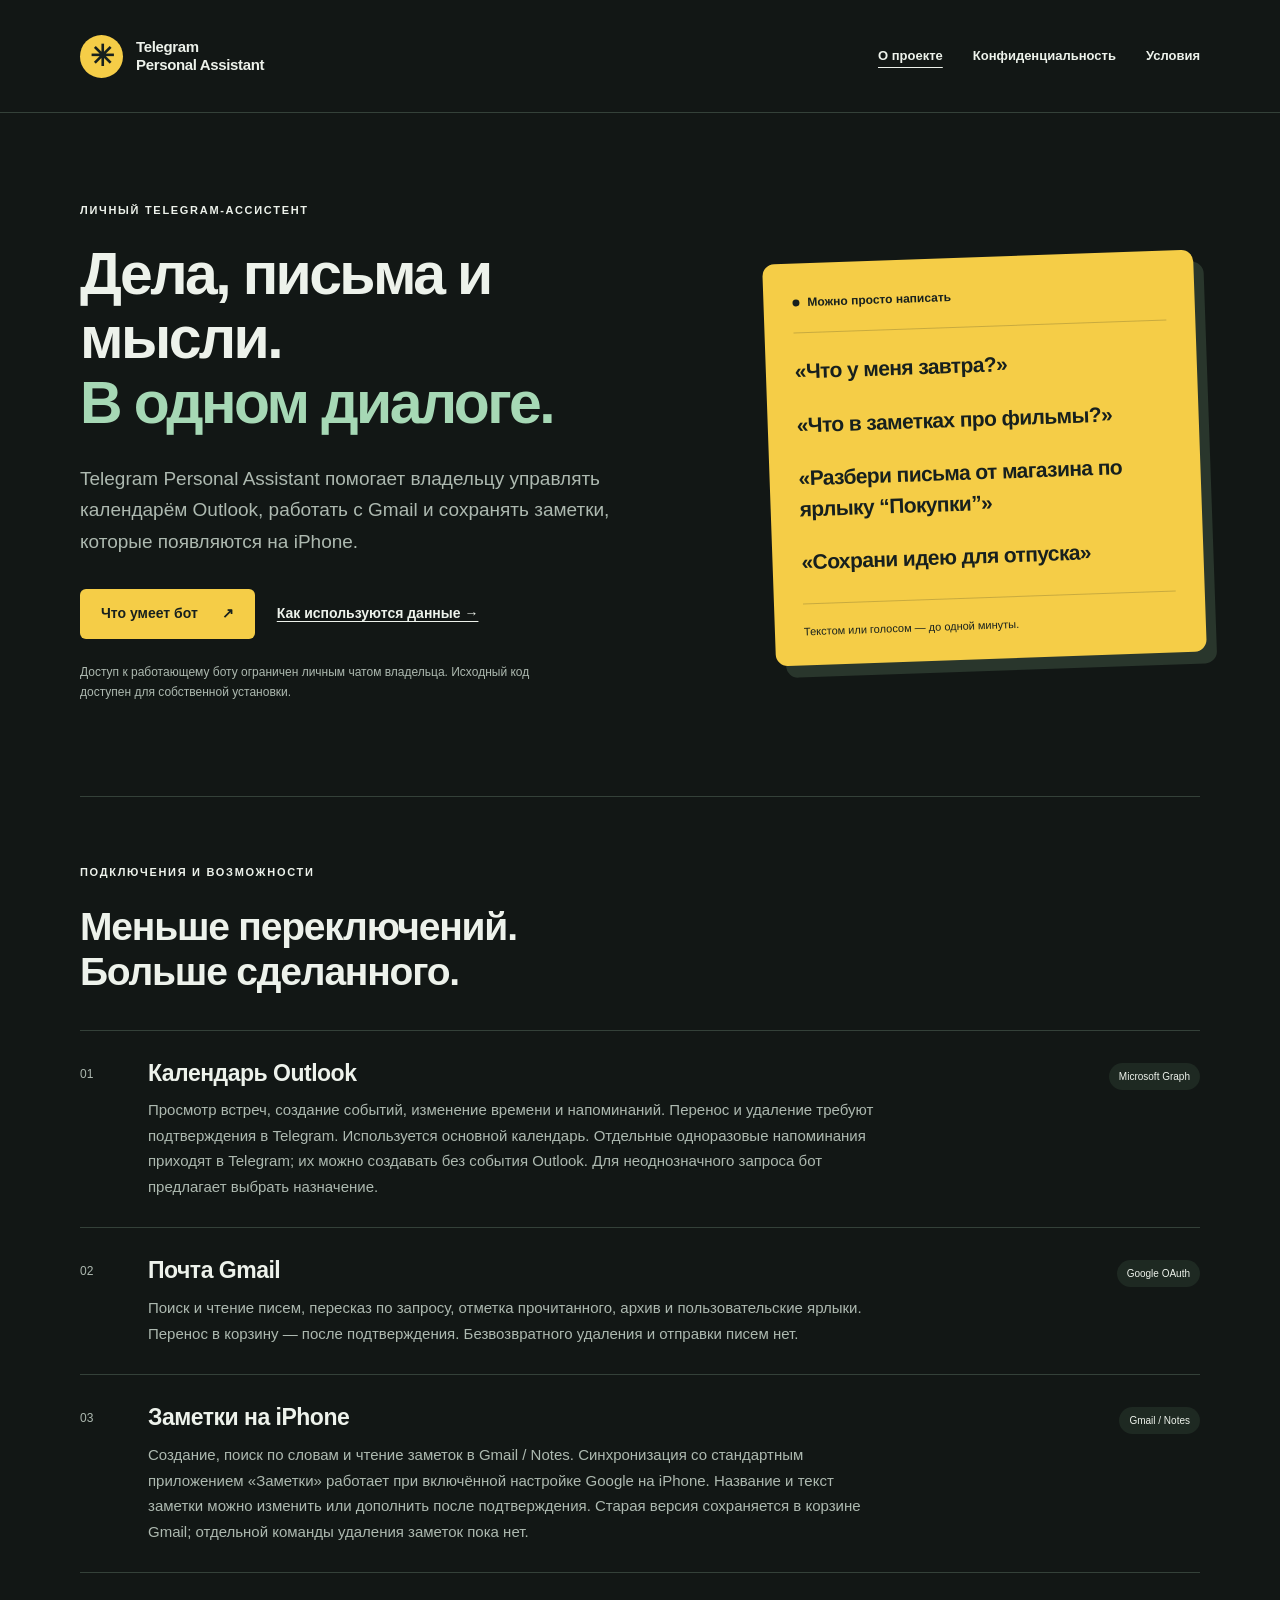
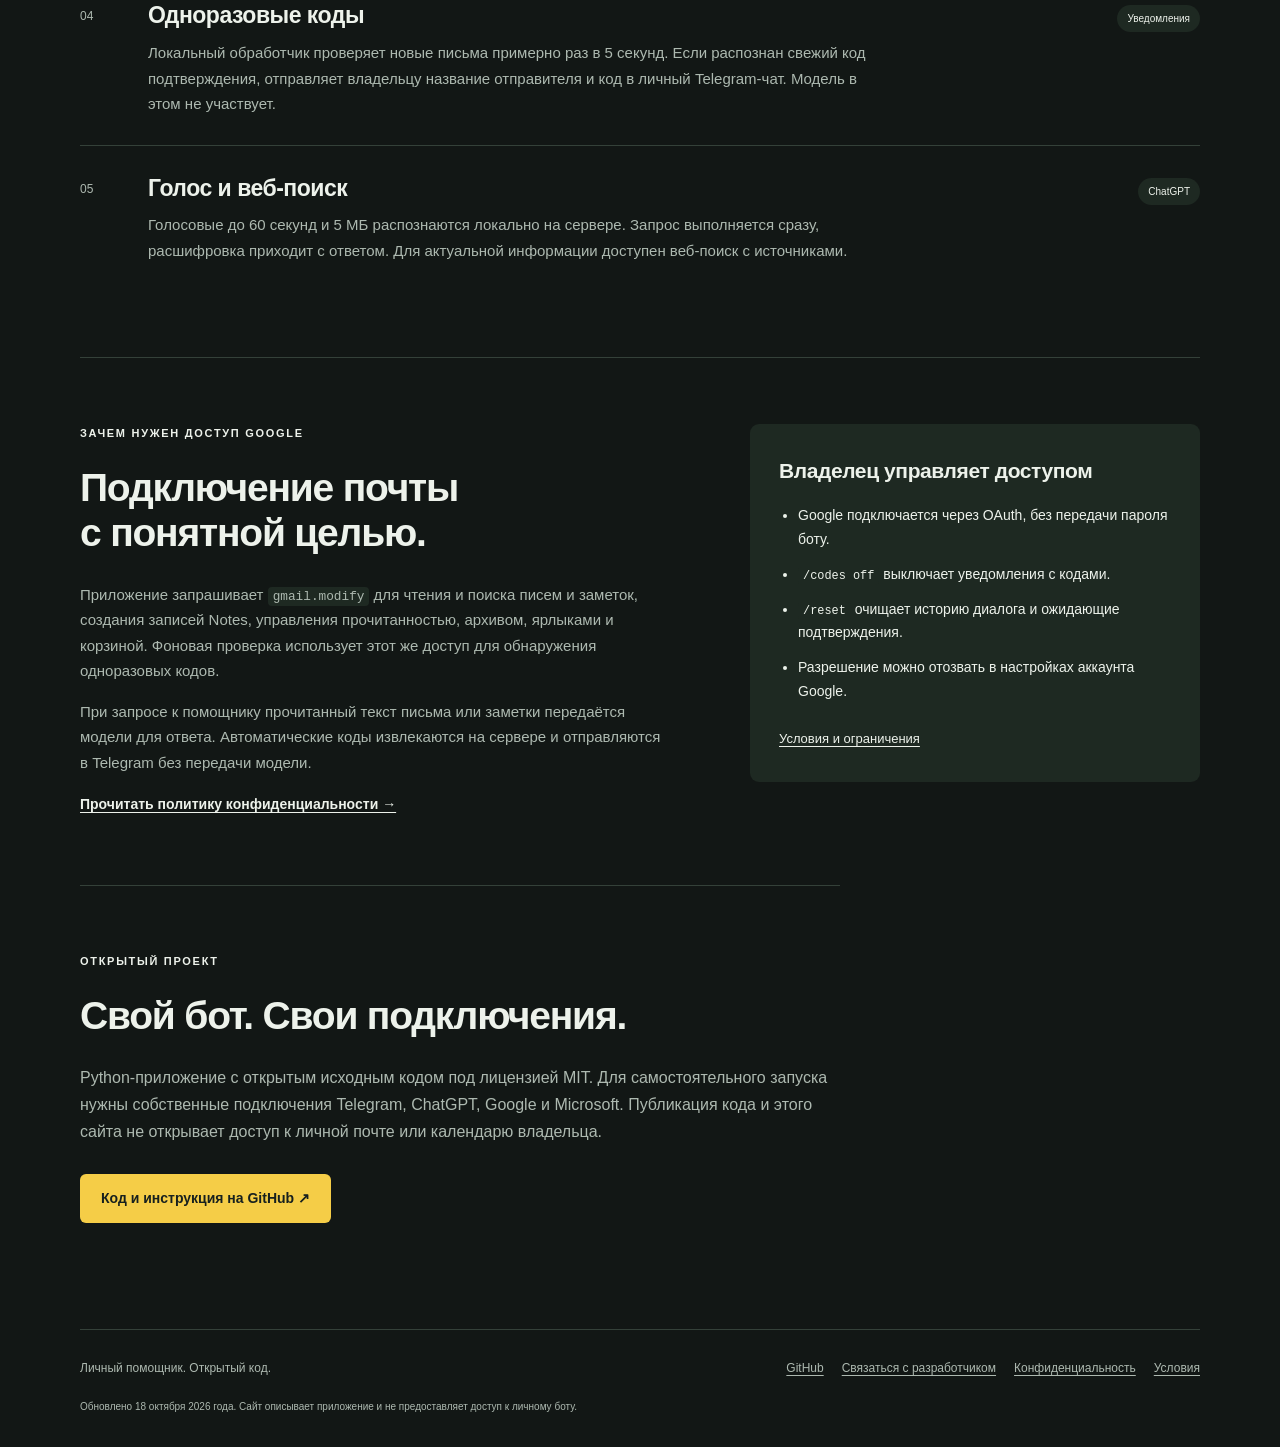
==== commit 0b398815: "Add durable Telegram reminders and explicit destination choice" ====
--- a/docs/index.html
+++ b/docs/index.html
@@ -18,7 +18,7 @@
 <aside class="hero-note" aria-label="Примеры запросов"><div class="note-heading"><span class="dot"></span>Можно просто написать</div><p>«Что у меня завтра?»</p><p>«Что в заметках про фильмы?»</p><p>«Разбери письма от магазина по ярлыку “Покупки”»</p><p>«Сохрани идею для отпуска»</p><div class="note-foot">Текстом или голосом — до одной минуты.</div></aside>
 </section>
 <section id="features" class="section"><div class="section-heading"><p class="eyebrow">ПОДКЛЮЧЕНИЯ И ВОЗМОЖНОСТИ</p><h2>Меньше переключений.<br>Больше сделанного.</h2></div><div class="feature-list">
-<article><span class="number">01</span><div><h3>Календарь Outlook</h3><p>Просмотр встреч, создание событий, изменение времени и напоминаний. Перенос и удаление требуют подтверждения в Telegram. Используется основной календарь.</p></div><span class="tag">Microsoft Graph</span></article>
+<article><span class="number">01</span><div><h3>Календарь Outlook</h3><p>Просмотр встреч, создание событий, изменение времени и напоминаний. Перенос и удаление требуют подтверждения в Telegram. Используется основной календарь. Отдельные одноразовые напоминания приходят в Telegram; их можно создавать без события Outlook. Для неоднозначного запроса бот предлагает выбрать назначение.</p></div><span class="tag">Microsoft Graph</span></article>
 <article><span class="number">02</span><div><h3>Почта Gmail</h3><p>Поиск и чтение писем, пересказ по запросу, отметка прочитанного, архив и пользовательские ярлыки. Перенос в корзину — после подтверждения. Безвозвратного удаления и отправки писем нет.</p></div><span class="tag">Google OAuth</span></article>
 <article><span class="number">03</span><div><h3>Заметки на iPhone</h3><p>Создание, поиск по словам и чтение заметок в Gmail / Notes. Синхронизация со стандартным приложением «Заметки» работает при включённой настройке Google на iPhone. Название и текст заметки можно изменить или дополнить после подтверждения. Старая версия сохраняется в корзине Gmail; отдельной команды удаления заметок пока нет.</p></div><span class="tag">Gmail / Notes</span></article>
 <article><span class="number">04</span><div><h3>Одноразовые коды</h3><p>Локальный обработчик проверяет новые письма примерно раз в 5 секунд. Если распознан свежий код подтверждения, отправляет владельцу название отправителя и код в личный Telegram-чат. Модель в этом не участвует.</p></div><span class="tag">Уведомления</span></article>
